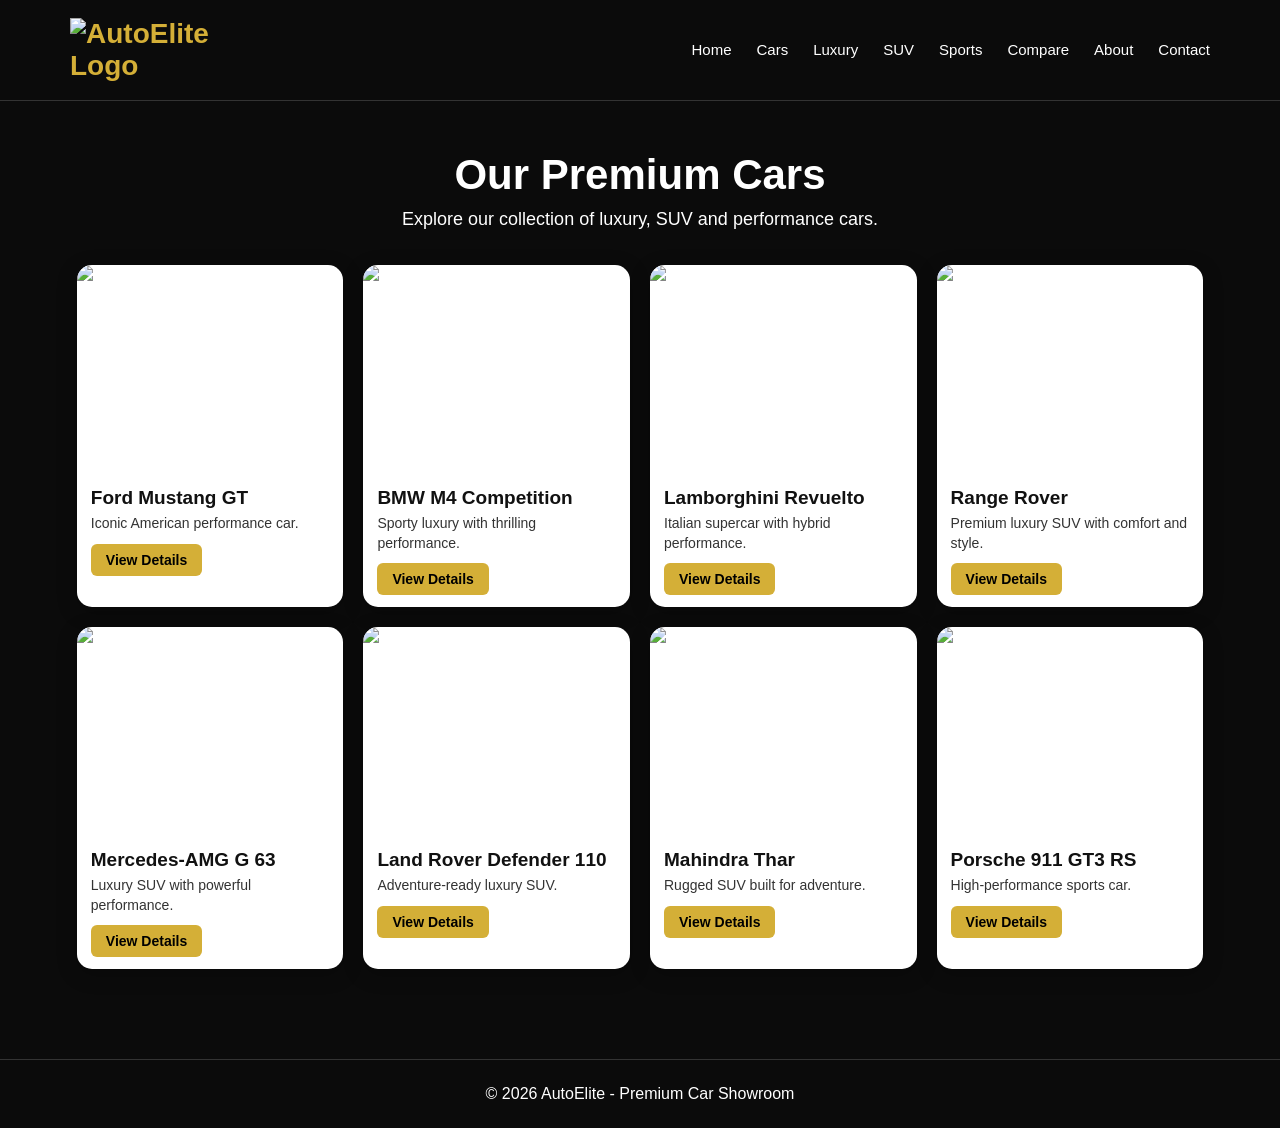
==== pages/cars.html @ 8b13e3c7 "Add premimum cars collection page" ====
<!DOCTYPE html>
<html >
<head>

    <title>AutoElite - Cars</title>

    <link rel="stylesheet" href="../css/style.css">
    <link rel="stylesheet" href="../css/navbar.css">
    <link rel="stylesheet" href="../css/cars.css">
</head>

<body>

    
    <header>
        <nav>
            <div class="logo">
                <img src="../images/logo/autoelite-logo.png" alt="AutoElite Logo">
            </div>

            <ul>
                <li><a href="../index.html">Home</a></li>
                <li><a href="cars.html">Cars</a></li>
                <li><a href="luxury.html">Luxury</a></li>
                <li><a href="suv.html">SUV</a></li>
                <li><a href="sports.html">Sports</a></li>
                <li><a href="compare.html">Compare</a></li>
                <li><a href="about.html">About</a></li>
                <li><a href="contact.html">Contact</a></li>
            </ul>
        </nav>
    </header>

    
    <section class="cars-section">

        <h1>Our Premium Cars</h1>

        <p>
            Explore our collection of luxury, SUV and performance cars.
        </p>

        <div class="cars-container">

            
            <div class="car-card">
                <img src="../images/cars/ford-mustang-gt.jpg" alt="Ford Mustang GT">
                <h2>Ford Mustang GT</h2>
                <p>Iconic American performance car.</p>
                <button>View Details</button>
            </div>

        
            <div class="car-card">
                <img src="../images/cars/bmw-m4-competition.jpg" alt="BMW M4 Competition">
                <h2>BMW M4 Competition</h2>
                <p>Sporty luxury with thrilling performance.</p>
                <button>View Details</button>
            </div>

            
            <div class="car-card">
                <img src="../images/cars/lamborghini-revuelto.jpg" alt="Lamborghini Revuelto">
                <h2>Lamborghini Revuelto</h2>
                <p>Italian supercar with hybrid performance.</p>
                <button>View Details</button>
            </div>

            
            <div class="car-card">
                <img src="../images/cars/range-rover.jpg" alt="Range Rover">
                <h2>Range Rover</h2>
                <p>Premium luxury SUV with comfort and style.</p>
                <button>View Details</button>
            </div>

            
            <div class="car-card">
                <img src="../images/cars/mercedes-amg-g63.jpg" alt="Mercedes-AMG G 63">
                <h2>Mercedes-AMG G 63</h2>
                <p>Luxury SUV with powerful performance.</p>
                <button>View Details</button>
            </div>

            
            <div class="car-card">
                <img src="../images/cars/defender-110.jpg" alt="Land Rover Defender 110">
                <h2>Land Rover Defender 110</h2>
                <p>Adventure-ready luxury SUV.</p>
                <button>View Details</button>
            </div>

            
            <div class="car-card">
                <img src="../images/cars/mahindra-thar.jpg" alt="Mahindra Thar">
                <h2>Mahindra Thar</h2>
                <p>Rugged SUV built for adventure.</p>
                <button>View Details</button>
            </div>

            
            <div class="car-card">
                <img src="../images/cars/porsche-911-gt3-rs.jpg" alt="Porsche 911 GT3 RS">
                <h2>Porsche 911 GT3 RS</h2>
                <p>High-performance sports car.</p>
                <button>View Details</button>
            </div>

        </div>

    </section>

    <footer>
        <p>© 2026 AutoElite - Premium Car Showroom</p>
    </footer>

</body>
</html>
---- css/style.css ----
* {
    margin: 0;
    padding: 0;
    box-sizing: border-box;
}

body {
    font-family: Arial, sans-serif;
    background-color: #0b0b0b;
    color: white;
}

.hero {
    min-height: 80vh;
    background:
        linear-gradient(rgba(0,0,0,0.45), rgba(0,0,0,0.70)),
        url("../images/hero/autoelite-hero.jpg") center/cover no-repeat;
    display: flex;
    align-items: center;
    justify-content: center;
    text-align: center;
    padding: 40px 20px;
}

.hero-content h1 {
    font-size: 60px;
    margin-bottom: 20px;
}

.hero-content p {
    font-size: 22px;
    margin-bottom: 30px;
}

.btn {
    display: inline-block;
    padding: 14px 30px;
    background-color: #d4af37;
    color: #000;
    text-decoration: none;
    font-weight: bold;
    border-radius: 5px;
}

.btn:hover {
    background-color: #fff;
}

.featured {
    text-align: center;
    padding: 60px 20px;
}

.featured h2 {
    font-size: 38px;
    margin-bottom: 15px;
}

.featured p {
    font-size: 18px;
}

footer {
    text-align: center;
    padding: 25px;
    margin-top: 40px;
    border-top: 1px solid #333;
}

.logo img {
    width:150px;
    height:auto;
    display:block;
}
---- css/navbar.css ----
header {
    position: sticky;
    top: 0;
    z-index: 1000;
    background-color: #0b0b0b;
    border-bottom: 1px solid #333;
}

nav {
    max-width: 1200px;
    margin: auto;
    padding: 18px 30px;
    display: flex;
    align-items: center;
    justify-content: space-between;
}

.logo {
    font-size: 28px;
    font-weight: bold;
    color: #d4af37;
}

nav ul {
    display: flex;
    list-style: none;
    gap: 25px;
}

nav ul li a {
    color: white;
    text-decoration: none;
    font-size: 15px;
    transition: 0.3s;
}

nav ul li a:hover {
    color: #d4af37;
}
---- css/cars.css ----
.cars-section {
    padding: 50px 6%;
    text-align: center;
}

.cars-section h1 {
    font-size: 42px;
    margin-bottom: 10px;
}

.cars-section > p {
    font-size: 18px;
    margin-bottom: 35px;
}

.cars-container {
    display: grid;
    grid-template-columns: repeat(4, 1fr);
    gap: 20px;
}

.car-card {
    background: #ffffff;
    border-radius: 15px;
    overflow: hidden;
    box-shadow: 0 5px 20px rgba(0, 0, 0, 0.25);
    transition: transform 0.3s ease;
    text-align: left;
}

.car-card:hover {
    transform: translateY(-6px);
}

.car-card img {
    width: 100%;
    height: 210px;
    object-fit: cover;
    display: block;
}

.car-card h2 {
    font-size: 19px;
    color: #111;
    margin: 12px 14px 5px;
}

.car-card p {
    font-size: 14px;
    color: #333;
    margin: 0 14px 10px;
    line-height: 1.4;
}

.car-card button {
    margin: 0 14px 12px;
    padding: 8px 15px;
    border: none;
    border-radius: 6px;
    cursor: pointer;
    font-size: 14px;
    font-weight: bold;
    background-color: #d4af37;
    color: #000;
}

.car-card button:hover {
    background-color: #111;
    color: #fff;
}

@media (max-width: 1000px) {
    .cars-container {
        grid-template-columns: repeat(2, 1fr);
    }
}

@media (max-width: 600px) {
    .cars-section {
        padding: 40px 5%;
    }

    .cars-section h1 {
        font-size: 32px;
    }

    .cars-container {
        grid-template-columns: 1fr;
    }
}
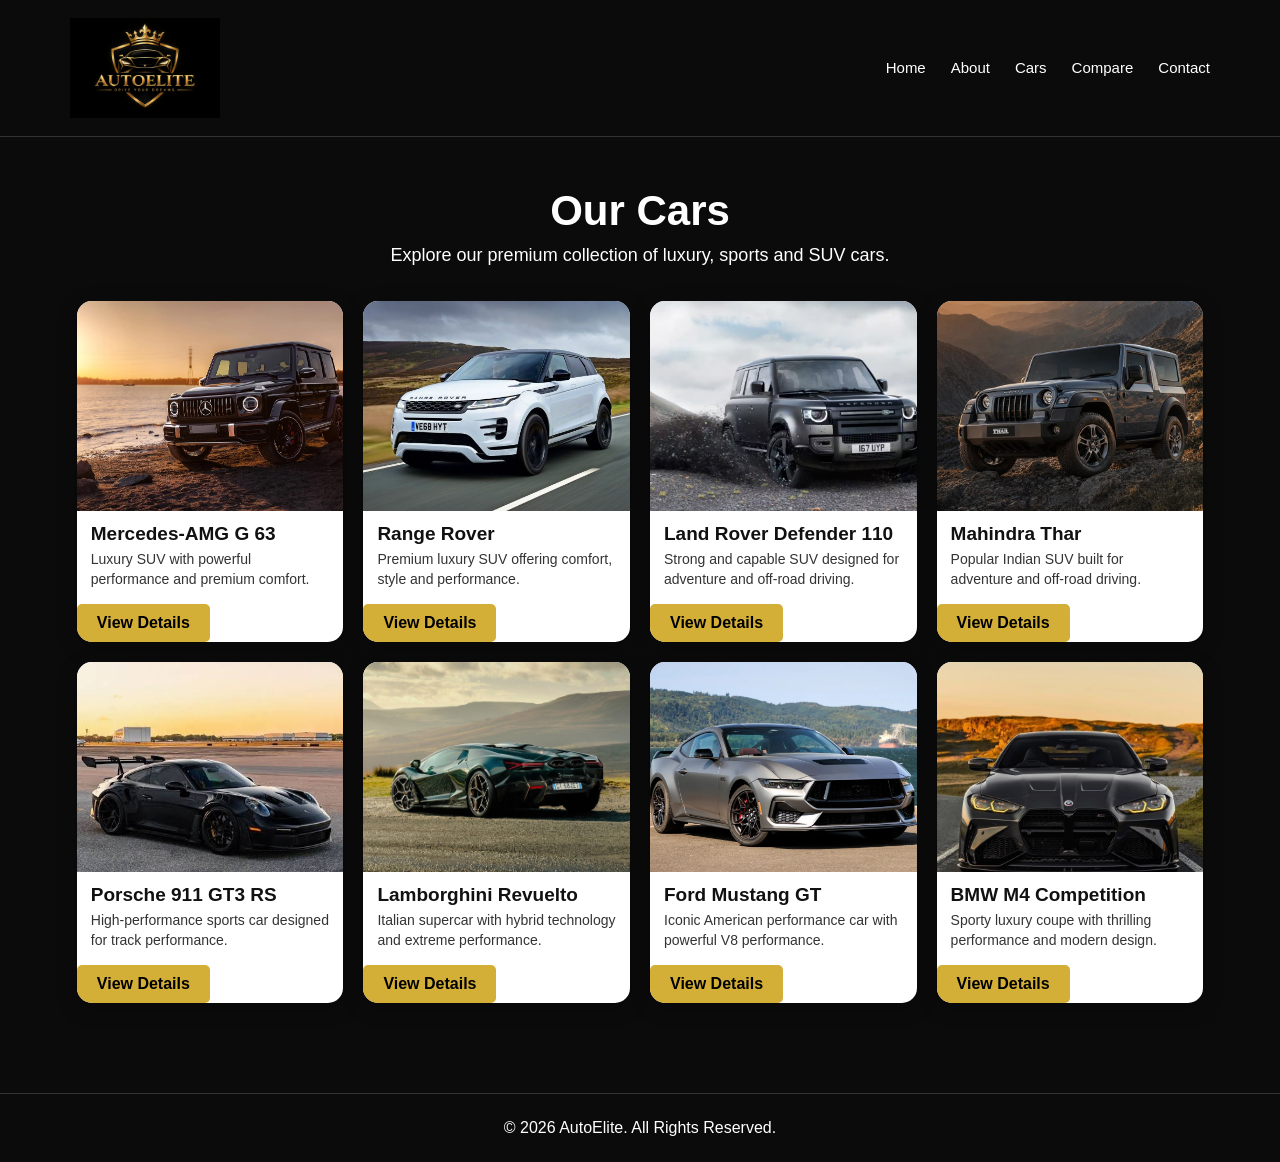
==== commit 79e8b4cd: "Add car details" ====
--- a/pages/cars.html
+++ b/pages/cars.html
@@ -1,8 +1,8 @@
 <!DOCTYPE html>
-<html >
+<html>
 <head>
-
-    <title>AutoElite - Cars</title>
+    
+    <title>Cars - AutoElite</title>
 
     <link rel="stylesheet" href="../css/style.css">
     <link rel="stylesheet" href="../css/navbar.css">
@@ -11,107 +11,219 @@
 
 <body>
 
-    
-    <header>
-        <nav>
-            <div class="logo">
-                <img src="../images/logo/autoelite-logo.png" alt="AutoElite Logo">
-            </div>
-
-            <ul>
-                <li><a href="../index.html">Home</a></li>
-                <li><a href="cars.html">Cars</a></li>
-                <li><a href="luxury.html">Luxury</a></li>
-                <li><a href="suv.html">SUV</a></li>
-                <li><a href="sports.html">Sports</a></li>
-                <li><a href="compare.html">Compare</a></li>
-                <li><a href="about.html">About</a></li>
-                <li><a href="contact.html">Contact</a></li>
-            </ul>
-        </nav>
-    </header>
-
-    
-    <section class="cars-section">
-
-        <h1>Our Premium Cars</h1>
-
-        <p>
-            Explore our collection of luxury, SUV and performance cars.
-        </p>
-
-        <div class="cars-container">
-
-            
-            <div class="car-card">
-                <img src="../images/cars/ford-mustang-gt.jpg" alt="Ford Mustang GT">
-                <h2>Ford Mustang GT</h2>
-                <p>Iconic American performance car.</p>
-                <button>View Details</button>
-            </div>
-
-        
-            <div class="car-card">
-                <img src="../images/cars/bmw-m4-competition.jpg" alt="BMW M4 Competition">
-                <h2>BMW M4 Competition</h2>
-                <p>Sporty luxury with thrilling performance.</p>
-                <button>View Details</button>
-            </div>
-
-            
-            <div class="car-card">
-                <img src="../images/cars/lamborghini-revuelto.jpg" alt="Lamborghini Revuelto">
-                <h2>Lamborghini Revuelto</h2>
-                <p>Italian supercar with hybrid performance.</p>
-                <button>View Details</button>
-            </div>
-
-            
-            <div class="car-card">
-                <img src="../images/cars/range-rover.jpg" alt="Range Rover">
-                <h2>Range Rover</h2>
-                <p>Premium luxury SUV with comfort and style.</p>
-                <button>View Details</button>
-            </div>
-
-            
-            <div class="car-card">
-                <img src="../images/cars/mercedes-amg-g63.jpg" alt="Mercedes-AMG G 63">
-                <h2>Mercedes-AMG G 63</h2>
-                <p>Luxury SUV with powerful performance.</p>
-                <button>View Details</button>
-            </div>
-
-            
-            <div class="car-card">
-                <img src="../images/cars/defender-110.jpg" alt="Land Rover Defender 110">
-                <h2>Land Rover Defender 110</h2>
-                <p>Adventure-ready luxury SUV.</p>
-                <button>View Details</button>
-            </div>
-
-            
-            <div class="car-card">
-                <img src="../images/cars/mahindra-thar.jpg" alt="Mahindra Thar">
-                <h2>Mahindra Thar</h2>
-                <p>Rugged SUV built for adventure.</p>
-                <button>View Details</button>
-            </div>
-
-            
-            <div class="car-card">
-                <img src="../images/cars/porsche-911-gt3-rs.jpg" alt="Porsche 911 GT3 RS">
-                <h2>Porsche 911 GT3 RS</h2>
-                <p>High-performance sports car.</p>
-                <button>View Details</button>
-            </div>
-
+<header>
+    <nav>
+        <div class="logo">
+        <img src="../images/logo/autoelite-logo.png" alt="AutoElite Logo">
         </div>
 
+    <ul>
+        <li><a href="../index.html">Home</a></li>
+        <li><a href="about.html">About</a></li>
+        <li><a href="cars.html" class="active">Cars</a></li>
+        <li><a href="compare.html">Compare</a></li>
+        <li><a href="contact.html">Contact</a></li>
+    </ul>
+    </nav>
+</header>
+
+<section class="cars-section">
+
+    <h1>Our Cars</h1>
+
+    <p class="cars-intro">
+        Explore our premium collection of luxury, sports and SUV cars.
+    </p>
+
+<div class="cars-container">
+
+    <div class="car-card">
+
+     <img src="../images/cars/mercedes-amg-g63.jpg"
+      alt="Mercedes AMG G63">
+
+    <h2>Mercedes-AMG G 63</h2>
+     <p>Luxury SUV with powerful performance and premium comfort.</p>
+
+<details>
+ <summary>View Details</summary>
+
+    <div class="car-details">
+        <p><b>Engine:</b> 4.0L V8 Biturbo</p>
+        <p><b>Power:</b> 577 HP</p>
+        <p><b>Top Speed:</b> 240 km/h</p>
+        <p><b>Type:</b> Luxury SUV</p>
+        <p><b>Best For:</b> Luxury and Power</p>
+    </div>
+</details>
+
+</div>
+
+    <div class="car-card">
+
+     <img src="../images/cars/range-rover.jpg"
+        alt="Range Rover">
+
+<h2>Range Rover</h2>
+
+    <p>Premium luxury SUV offering comfort, style and performance.</p>
+
+<details>
+    <summary>View Details</summary>
+
+    <div class="car-details">
+        <p><b>Engine:</b> 3.0L Turbo Diesel</p>
+        <p><b>Power:</b> 346 HP</p>
+        <p><b>Top Speed:</b> 225 km/h</p>
+        <p><b>Type:</b> Luxury SUV</p>
+        <p><b>Best For:</b> Comfort and Luxury</p>
+    </div>
+</details>
+
+</div>
+
+    <div class="car-card">
+
+        <img src="../images/cars/defender-110.jpg"
+            alt="Land Rover Defender 110">
+
+    <h2>Land Rover Defender 110</h2>
+
+        <p>Strong and capable SUV designed for adventure and 
+            off-road driving.</p>
+
+<details>
+    <summary>View Details</summary>
+
+        <div class="car-details">
+            <p><b>Engine:</b> 3.0L Turbo</p>
+            <p><b>Power:</b> 395 HP</p>
+            <p><b>Top Speed:</b> 191 km/h</p>
+            <p><b>Type:</b> Adventure SUV</p>
+            <p><b>Best For:</b> Adventure and Off-Road</p>
+        </div>
+</details>
+
+        </div>
+
+<div class="car-card">
+
+    <img src="../images/cars/mahindra-thar.jpg"
+    alt="Mahindra Thar">
+
+    <h2>Mahindra Thar</h2>
+
+   <p>Popular Indian SUV built for adventure and off-road driving.</p>
+
+<details>
+<summary>View Details</summary>
+
+    <div class="car-details">
+    <p><b>Engine:</b> 2.0L Turbo Petrol</p>
+    <p><b>Power:</b> 150 HP</p>
+    <p><b>Top Speed:</b> 165 km/h</p>
+    <p><b>Type:</b> Off-Road SUV</p>
+    <p><b>Best For:</b> Off-Road Driving</p>
+</div>
+</details>
+
+</div>
+
+<div class="car-card">
+
+    <img src="../images/cars/porsche-911-gt3-rs.jpg"
+     alt="Porsche 911 GT3 RS">
+
+    <h2>Porsche 911 GT3 RS</h2>
+
+    <p>High-performance sports car designed for track performance.</p>
+
+<details>
+<summary>View Details</summary>
+
+<div class="car-details">
+    <p><b>Engine:</b> 4.0L Flat-6</p>
+    <p><b>Power:</b> 518 HP</p>
+    <p><b>Top Speed:</b> 296 km/h</p>
+    <p><b>Type:</b> Sports Coupe</p>
+    <p><b>Best For:</b> Track Performance</p>
+ </div>
+</details>
+
+</div>
+
+<div class="car-card">
+
+    <img src="../images/cars/lamborghini-revuelto.jpg"
+     alt="Lamborghini Revuelto">
+
+    <h2>Lamborghini Revuelto</h2>
+
+    <p>Italian supercar with hybrid technology and extreme performance.</p>
+
+<details>
+    <summary>View Details</summary>
+
+<div class="car-details">
+    <p><b>Engine:</b> 6.5L V12 Hybrid</p>
+    <p><b>Power:</b> 1,001 HP</p>
+    <p><b>Top Speed:</b> 350 km/h</p>
+    <p><b>Type:</b> Supercar</p>
+    <p><b>Best For:</b> Speed and Style</p>
+</div>
+</details>
+</div>
+
+<div class="car-card">
+
+    <img src="../images/cars/ford-mustang-gt.jpg"
+     alt="Ford Mustang GT">
+
+    <h2>Ford Mustang GT</h2>
+
+    <p>Iconic American performance car with powerful V8 performance.</p>
+
+<details>
+ <summary>View Details</summary>
+
+ <div class="car-details">
+ <p><b>Engine:</b> 5.0L V8</p>
+ <p><b>Power:</b> 480 HP</p>
+ <p><b>Top Speed:</b> 250 km/h</p>
+ <p><b>Type:</b> Muscle Car</p>
+ <p><b>Best For:</b> Power and Fun</p>
+</div>
+</details>
+
+</div>
+
+<div class="car-card">
+
+    <img src="../images/cars/bmw-m4-competition.jpg"
+    alt="BMW M4 Competition">
+
+    <h2>BMW M4 Competition</h2>
+
+    <p>Sporty luxury coupe with thrilling performance and modern design.</p>
+<details>
+ <summary>View Details</summary>
+
+<div class="car-details">
+  <p><b>Engine:</b> 3.0L Twin-Turbo Inline-6</p>
+  <p><b>Power:</b> 503 HP</p>
+  <p><b>Top Speed:</b> 250 km/h</p>
+  <p><b>Type:</b> Sports Coupe</p>
+  <p><b>Best For:</b> Daily Performance</p>
+</div>
+ </details>
+
+ </div>
+ </div>
+
     </section>
 
     <footer>
-        <p>© 2026 AutoElite - Premium Car Showroom</p>
+        <p>© 2026 AutoElite. All Rights Reserved.</p>
     </footer>
 
 </body>
--- a/css/cars.css
+++ b/css/cars.css
@@ -87,4 +87,40 @@
     .cars-container {
         grid-template-columns: 1fr;
     }
-}+}
+
+
+details {
+    margin-top: 15px;
+}
+
+summary {
+    display: inline-block;
+    padding: 10px 20px;
+    background: #d4af37;
+    color: #000;
+    border-radius: 5px;
+    cursor: pointer;
+    font-weight: bold;
+    list-style: none;
+}
+
+summary:hover {
+    background: #fff;
+    color: #000;
+}
+
+.car-details {
+    margin-top: 15px;
+    padding: 15px;
+    background: #222;
+    border: 1px solid #d4af37;
+    border-radius: 5px;
+    text-align: left;
+}
+
+.car-details p {
+    margin: 8px 0;
+    color: #fff;
+    font-size: 14px;
+}
